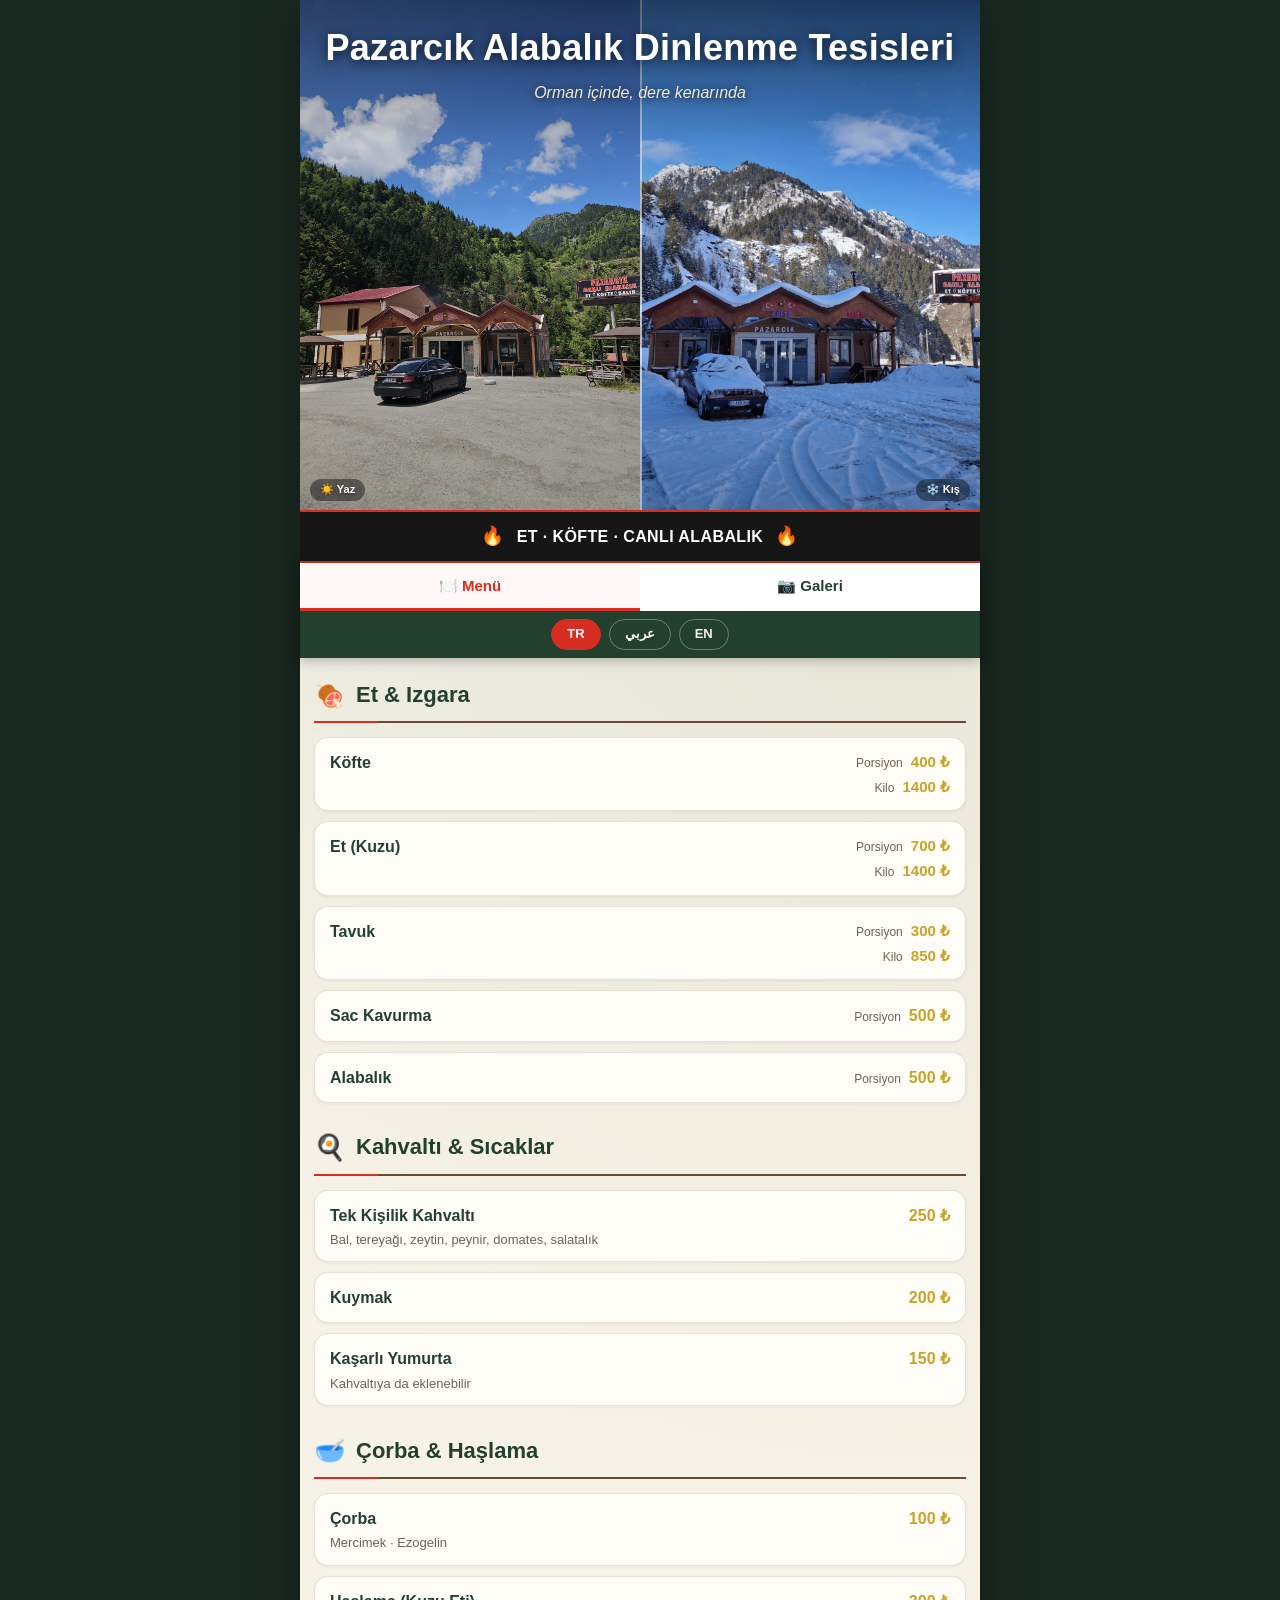
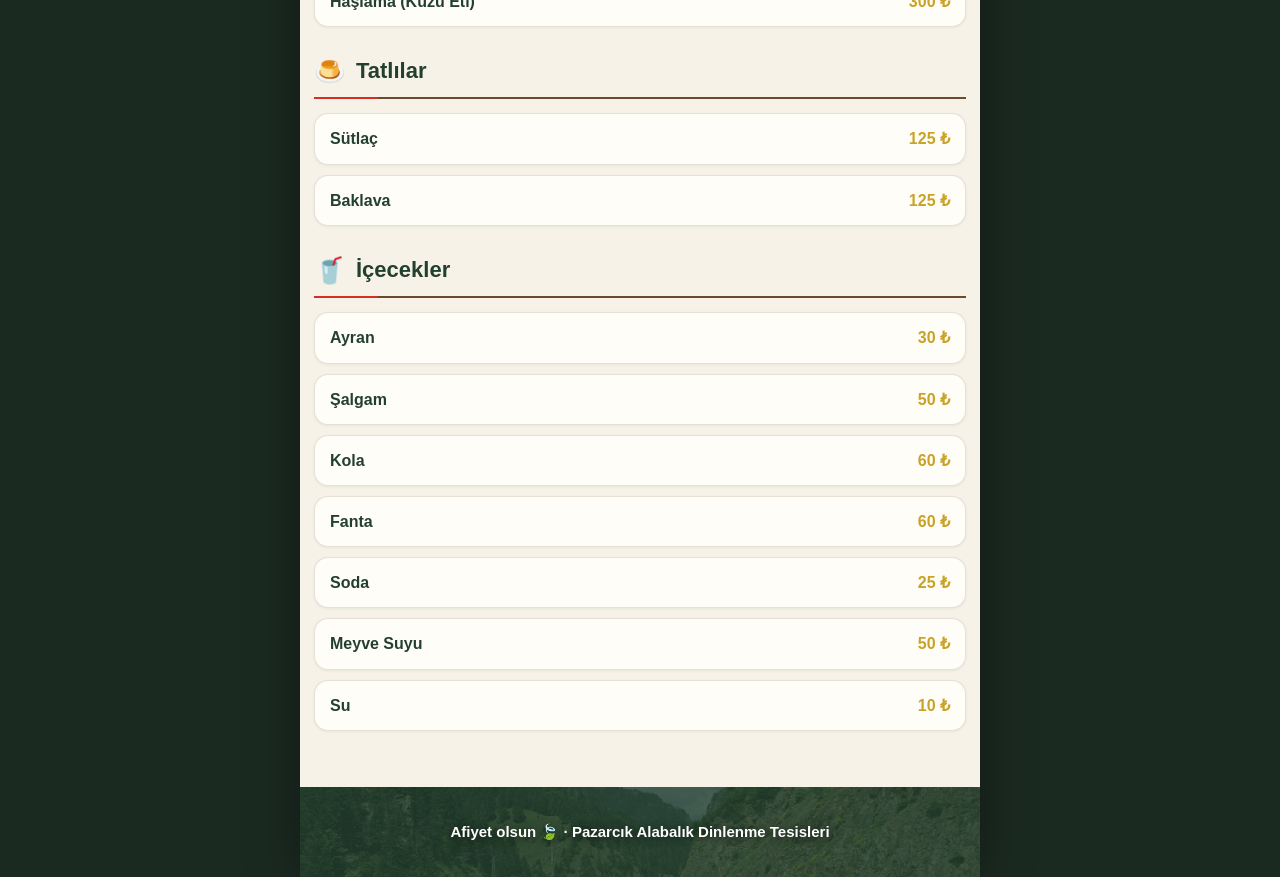
==== index.html @ 8b00e0e8 "Pazarcik Alabalik dijital menu - ilk surum Menu (TR/AR/EN), galeri (4 mevsim), bolunmus kapak (yaz/k" ====
<!DOCTYPE html>
<html lang="tr">
<head>
  <meta charset="UTF-8">
  <meta name="viewport" content="width=device-width, initial-scale=1.0, maximum-scale=5.0">
  <title>Pazarcık Alabalık Dinlenme Tesisleri — Menü</title>
  <meta name="description" content="Pazarcık Canlı Alabalık · Et · Köfte · Balık — Menü & Galeri">
  <meta name="theme-color" content="#161616">
  <link rel="manifest" href="manifest.webmanifest">
  <link rel="stylesheet" href="css/style.css">
</head>
<body>
  <div class="app">
    <header class="hero" id="hero">
      <div class="hero-split">
        <div class="hero-half left"></div>
        <div class="hero-half right"></div>
      </div>
      <div class="hero-overlay"></div>
      <div class="hero-content">
        <h1 class="hero-title" id="restName"></h1>
        <p class="hero-tagline" id="restTagline"></p>
      </div>
      <span class="season-tag left">☀️ Yaz</span>
      <span class="season-tag right">❄️ Kış</span>
    </header>

    <div class="brandbar">
      <span class="flame" aria-hidden="true">🔥</span>
      <span class="offerings" id="offerings"></span>
      <span class="flame" aria-hidden="true">🔥</span>
    </div>

    <div class="topbar">
      <nav class="tabs" id="tabs" aria-label="Menü / Galeri">
        <button type="button" data-tab="menu" class="active">🍽️ <span id="tabMenu"></span></button>
        <button type="button" data-tab="gallery">📷 <span id="tabGallery"></span></button>
      </nav>
      <nav class="lang-switch" id="langSwitch" aria-label="Dil / Language">
        <button type="button" data-lang="tr">TR</button>
        <button type="button" data-lang="ar">عربي</button>
        <button type="button" data-lang="en">EN</button>
      </nav>
    </div>

    <main>
      <section id="menu" class="menu"></section>
      <section id="gallery" class="gallery" hidden></section>
    </main>

    <footer class="foot">
      <div class="foot-content">
        <p class="foot-note" id="footNote"></p>
      </div>
    </footer>
  </div>

  <div class="lightbox" id="lightbox" hidden>
    <img id="lightboxImg" alt="">
  </div>

  <script src="js/menu-data.js"></script>
  <script src="js/app.js"></script>
</body>
</html>
---- css/style.css ----
/* ===========================================================
   PAZARCIK ALABALIK DİNLENME TESİSLERİ — Menü teması v3
   Kimlik: Karadeniz dağ vadisi · ahşap kırmızı-çatı · dere kenarı
   Kapak: kış fotoğrafı · Galeri sekmesi: 4 mevsim
   =========================================================== */

:root {
  --brand-red:   #D62E22;
  --brand-red-d: #A81E16;
  --charcoal:    #161616;
  --forest-dark: #23402F;
  --forest:      #2F5A3F;
  --moss:        #4A6B3A;
  --wood:        #6B4A2E;
  --sky:         #9CC3D5;
  --cream:       #F7F2E7;
  --gold:        #C9A227;
  --ink:         #2a2420;
  --muted:       #6f6256;

  /* --- KAPAK & FOOTER FOTOĞRAFLARI ---
     Kapak İKİYE BÖLÜNDÜ: SOL yarı YAZ (hero.jpeg), SAĞ yarı KIŞ (manzara6.jpeg).
     Yarıların fotoğrafını değiştirmek istersen aşağıdaki iki satırı düzenle. */
  --hero-summer:  url("../img/hero.jpeg");
  --hero-winter:  url("../img/manzara6.jpeg");
  --hero-fallback: #2f5a3f;
  --footer-photo: url("../img/dere.jpeg");
}

* { box-sizing: border-box; margin: 0; padding: 0; }
[hidden] { display: none !important; }
html { -webkit-text-size-adjust: 100%; }

body {
  font-family: "Segoe UI", Tahoma, "Helvetica Neue", Arial, sans-serif;
  background: #1b2a21;
  color: var(--ink);
  line-height: 1.45;
  overflow-x: hidden;            /* yatay kayma asla olmasın */
}
.app {
  max-width: 680px;
  margin: 0 auto;
  background: var(--cream);
  min-height: 100vh;
  box-shadow: 0 0 50px rgba(0,0,0,.4);
  background-image:
    radial-gradient(circle at 10% 6%, rgba(156,195,213,.10), transparent 42%),
    radial-gradient(circle at 92% 22%, rgba(74,107,58,.08), transparent 48%);
}

/* ---------------- KAPAK (HERO) ---------------- */
.hero {
  position: relative;
  aspect-ratio: 4 / 3;          /* fotoğraf tam görünür, kırpılmaz */
  display: flex;
  flex-direction: column;
  justify-content: flex-start;  /* başlık üstte, gökyüzünde — dükkanı kapatmaz */
  padding: 22px 20px;
  color: #fff;
  overflow: hidden;
  text-align: center;
}
.hero-split {
  position: absolute;
  inset: 0;
  display: flex;
  z-index: 0;
  background: var(--hero-fallback);
}
.hero-half {
  flex: 1 1 50%;
  background-position: center;
  background-size: cover;
  background-repeat: no-repeat;
}
.hero-half.left  { background-image: var(--hero-summer); }
.hero-half.right { background-image: var(--hero-winter); border-left: 2px solid rgba(255,255,255,.7); }
.season-tag {
  position: absolute;
  bottom: 9px;
  z-index: 2;
  font-size: 11px;
  font-weight: 700;
  color: #fff;
  background: rgba(0,0,0,.42);
  padding: 3px 10px;
  border-radius: 999px;
  text-shadow: 0 1px 3px rgba(0,0,0,.5);
}
.season-tag.left  { left: 10px; }
.season-tag.right { right: 10px; }
.hero-overlay {
  position: absolute;
  inset: 0;
  background: linear-gradient(to bottom, rgba(0,0,0,.55) 0%, rgba(0,0,0,.18) 28%, rgba(0,0,0,0) 52%, rgba(0,0,0,.18) 100%);
  z-index: 1;
}
.hero-content { position: relative; z-index: 2; }
.hero-title {
  font-size: 28px;                          /* clamp desteklemeyen eski tarayıcı yedeği */
  font-size: clamp(24px, 6.5vw, 36px);
  font-weight: 800;
  letter-spacing: .3px;
  text-shadow: 0 2px 12px rgba(0,0,0,.7);
}
.hero-tagline {
  margin-top: 7px;
  font-size: clamp(13px, 3.6vw, 16px);
  color: #f2ead8;
  font-style: italic;
  text-shadow: 0 1px 8px rgba(0,0,0,.8);
}

/* ---------------- MARKA ŞERİDİ (tabela) ---------------- */
.brandbar {
  display: flex;
  flex-wrap: wrap;              /* dar ekranda taşmadan alt satıra geçsin */
  align-items: center;
  justify-content: center;
  gap: 6px 12px;
  background: var(--charcoal);
  color: var(--cream);
  padding: 11px 14px;
  font-weight: 800;
  letter-spacing: .4px;
  font-size: clamp(12px, 3.4vw, 16px);
  text-transform: uppercase;
  text-align: center;
  border-top: 2px solid var(--brand-red);
  border-bottom: 2px solid var(--brand-red);
}
.brandbar .offerings { color: #fff; }
.brandbar .flame { font-size: 1.15em; }

/* ---------------- ÜST BAR (sekmeler + dil) ---------------- */
.topbar {
  position: sticky;
  top: 0;
  z-index: 30;
  box-shadow: 0 2px 12px rgba(0,0,0,.28);
}
.tabs {
  display: flex;
  background: #fff;
}
.tabs button {
  flex: 1;
  font: inherit;
  font-weight: 700;
  font-size: 15px;
  color: var(--forest-dark);
  background: #fff;
  border: none;
  border-bottom: 3px solid transparent;
  padding: 12px 8px;
  cursor: pointer;
  transition: color .15s, border-color .15s, background .15s;
}
.tabs button.active {
  color: var(--brand-red);
  border-bottom-color: var(--brand-red);
  background: #fff8f7;
}

.lang-switch {
  display: flex;
  justify-content: center;
  gap: 8px;
  padding: 8px;
  background: var(--forest-dark);
}
.lang-switch button {
  font: inherit;
  font-weight: 700;
  font-size: 13px;
  color: var(--cream);
  background: transparent;
  border: 1.5px solid rgba(247,242,231,.35);
  border-radius: 999px;
  padding: 5px 15px;
  cursor: pointer;
  transition: background .15s, border-color .15s, color .15s;
}
.lang-switch button:hover { border-color: var(--sky); }
.lang-switch button.active {
  background: var(--brand-red);
  border-color: var(--brand-red);
  color: #fff;
}

/* ---------------- MENÜ ---------------- */
.menu { max-width: 680px; margin: 0 auto; padding: 18px 14px 30px; }
.category { margin-bottom: 26px; }

.category-header {
  display: flex;
  align-items: center;
  gap: 10px;
  font-size: clamp(18px, 4.6vw, 22px);
  font-weight: 800;
  color: var(--forest-dark);
  padding-bottom: 8px;
  margin-bottom: 14px;
  border-bottom: 2px solid var(--wood);
  position: relative;
}
.category-header::after {
  content: "";
  position: absolute;
  left: 0; bottom: -2px;
  width: 64px; height: 2px;
  background: var(--brand-red);
}
.cat-icon { font-size: 1.15em; }

.item {
  display: flex;
  align-items: flex-start;
  justify-content: space-between;
  gap: 14px;
  background: #fffdf7;
  border: 1px solid rgba(107,74,46,.16);
  border-radius: 14px;
  padding: 13px 15px;
  margin-bottom: 10px;
  box-shadow: 0 1px 3px rgba(35,64,47,.07);
}
.item-main { min-width: 0; flex: 1; }
.item-name { font-size: 16px; font-weight: 700; color: var(--forest-dark); }
.item-desc { margin-top: 4px; font-size: 13px; color: var(--muted); line-height: 1.35; }

.item-prices {
  flex-shrink: 0;
  display: flex;
  flex-direction: column;
  gap: 3px;
  align-items: flex-end;
  text-align: right;
}
.price-row { display: flex; align-items: baseline; gap: 8px; white-space: nowrap; }
.price-label { font-size: 12px; color: var(--muted); }
.price-value { font-size: 16px; font-weight: 800; color: var(--gold); }
.item-prices.multi .price-value { font-size: 15px; }

/* ---------------- GALERİ ---------------- */
.gallery { max-width: 820px; margin: 0 auto; padding: 16px 14px 30px; }
.gallery-season {
  font-size: clamp(17px, 4.4vw, 21px);
  font-weight: 800;
  color: var(--forest-dark);
  margin: 6px 2px 12px;
  padding-bottom: 6px;
  border-bottom: 2px solid var(--wood);
}
.gallery-grid {
  display: grid;
  grid-template-columns: repeat(2, 1fr);
  gap: 10px;
  margin-bottom: 26px;
}
@media (min-width: 560px) { .gallery-grid { grid-template-columns: repeat(3, 1fr); } }

.gphoto {
  position: relative;
  border-radius: 12px;
  overflow: hidden;
  aspect-ratio: 4 / 3;
  cursor: pointer;
  background: #e3ddd0;
  box-shadow: 0 1px 4px rgba(0,0,0,.16);
}
.gphoto img {
  width: 100%;
  height: 100%;
  object-fit: cover;
  display: block;
  transition: transform .3s ease;
}
.gphoto:hover img { transform: scale(1.06); }
.gphoto .cap {
  position: absolute;
  left: 0; right: 0; bottom: 0;
  padding: 14px 9px 7px;
  font-size: 12.5px;
  font-weight: 600;
  color: #fff;
  background: linear-gradient(transparent, rgba(0,0,0,.72));
}

/* ---------------- LIGHTBOX ---------------- */
.lightbox {
  position: fixed;
  inset: 0;
  z-index: 100;
  display: flex;
  align-items: center;
  justify-content: center;
  padding: 16px;
  background: rgba(0,0,0,.92);
  cursor: zoom-out;
}
.lightbox img { max-width: 100%; max-height: 100%; border-radius: 8px; box-shadow: 0 8px 40px rgba(0,0,0,.6); }

/* ---------------- FOOTER (dere) ---------------- */
.foot {
  position: relative;
  overflow: hidden;
  text-align: center;
  padding: 34px 18px;
  color: #fff;
}
.foot::before {
  content: "";
  position: absolute;
  inset: 0;
  background: var(--footer-photo) center/cover no-repeat, var(--forest-dark);
  z-index: 0;
}
.foot::after {
  content: "";
  position: absolute;
  inset: 0;
  background: rgba(35,64,47,.80);
  z-index: 1;
}
.foot-content { position: relative; z-index: 2; }
.foot-note { font-size: 15px; font-weight: 600; text-shadow: 0 1px 8px rgba(0,0,0,.6); }

/* ---------------- ESKİ TELEFON YEDEĞİ (aspect-ratio yoksa) ---------------- */
@supports not (aspect-ratio: 1 / 1) {
  .hero   { min-height: 300px; }
  .gphoto { height: 150px; }
}

/* ---------------- ÇOK KÜÇÜK EKRANLAR (≤360px) ---------------- */
@media (max-width: 360px) {
  .menu, .gallery { padding-left: 10px; padding-right: 10px; }
  .item { padding: 11px 12px; gap: 10px; }
  .item-name { font-size: 15px; }
  .price-value { font-size: 15px; }
  .lang-switch button { padding: 5px 12px; }
}

/* ---------------- ARAPÇA (RTL) ---------------- */
html[dir="rtl"] body { font-family: "Segoe UI", Tahoma, Arial, sans-serif; }
html[dir="rtl"] .item-prices { align-items: flex-start; text-align: left; }
html[dir="rtl"] .category-header::after,
html[dir="rtl"] .gallery-season { }
html[dir="rtl"] .category-header::after { left: auto; right: 0; }
html[dir="rtl"] .item-name,
html[dir="rtl"] .item-desc,
html[dir="rtl"] .gallery-season { text-align: right; }
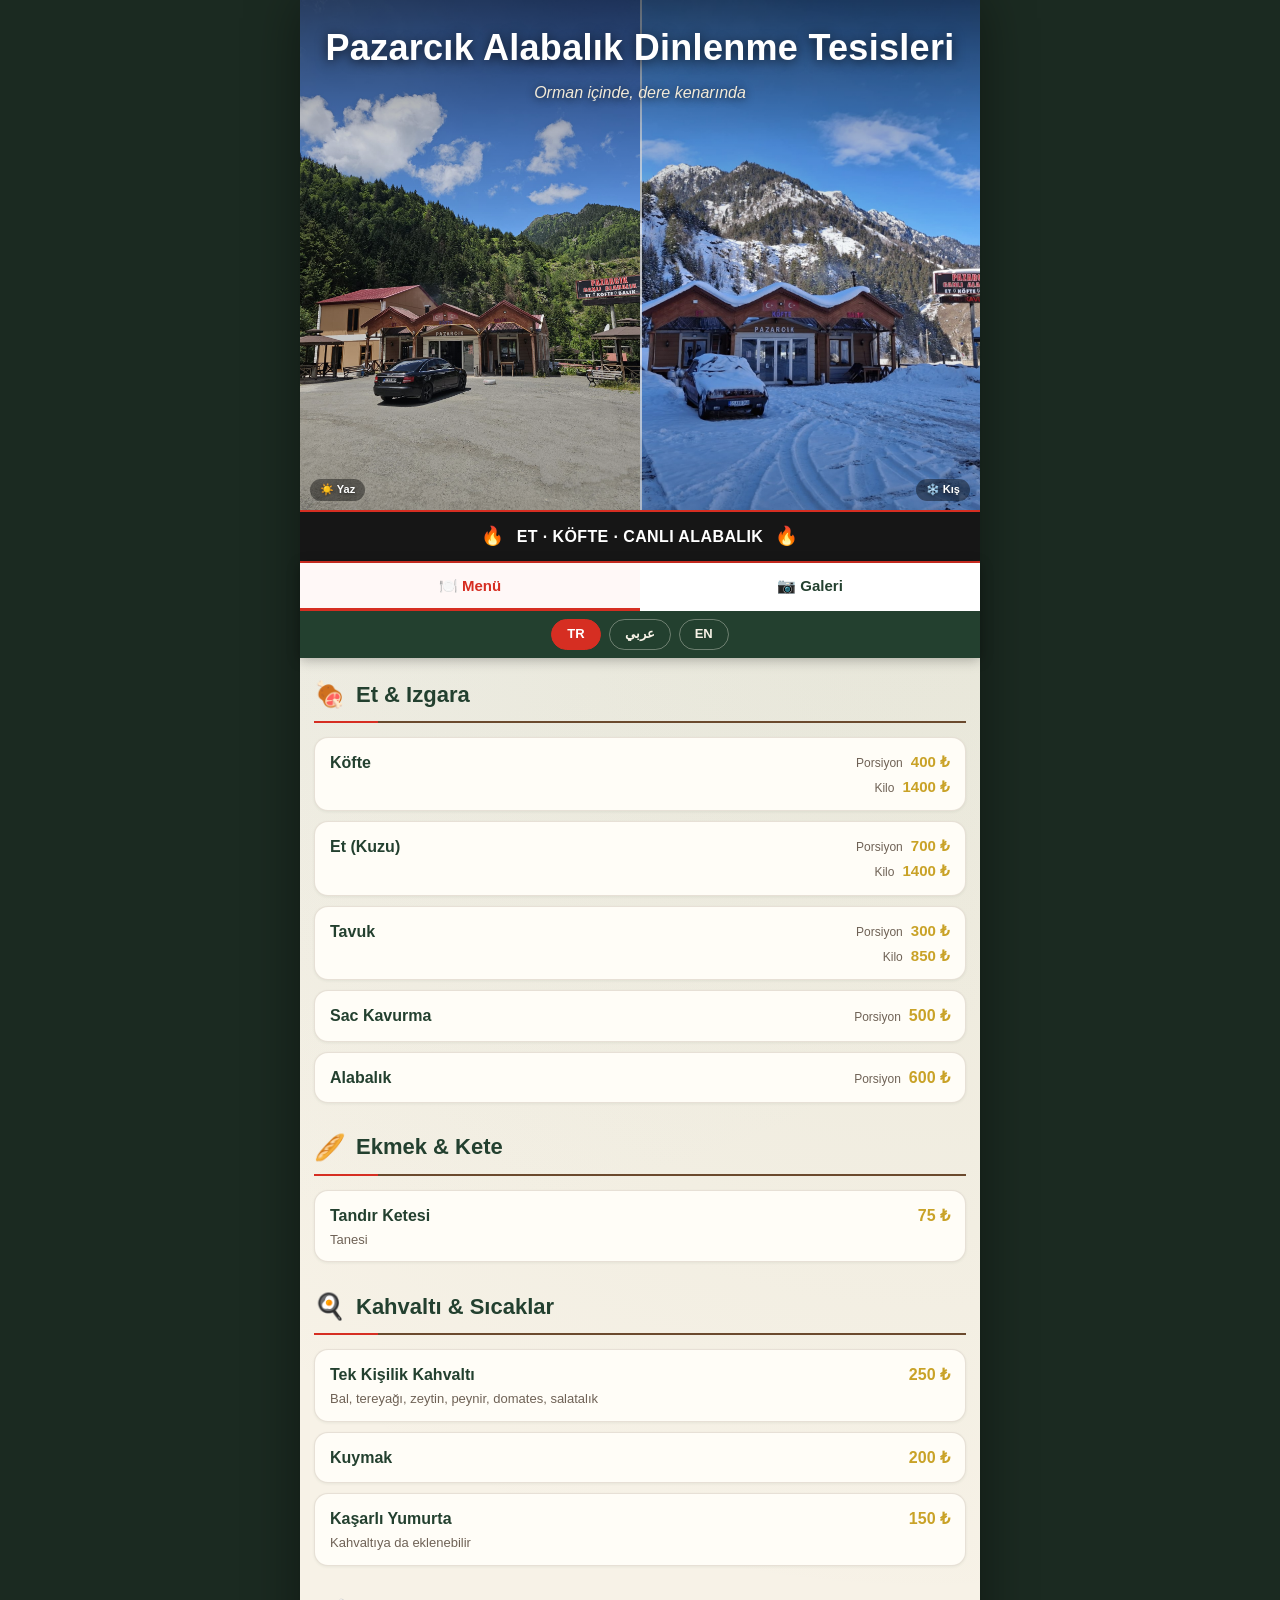
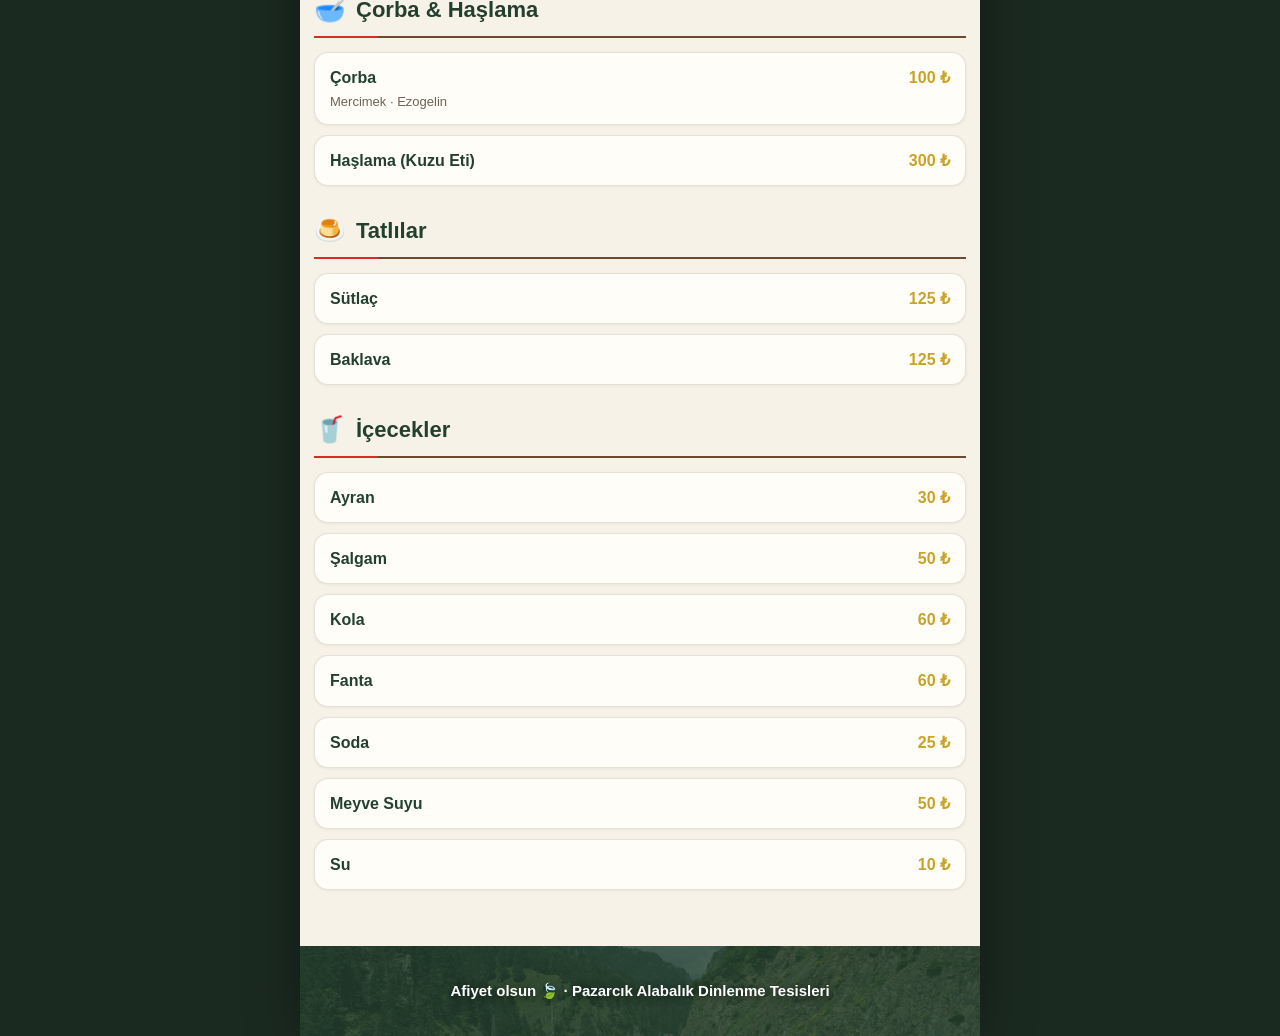
==== commit d6742bc1: "Guncelleme bayatlama fix: SW resim disi her sey network-first + yeni surumde otomatik-yenile; cache " ====
--- a/index.html
+++ b/index.html
@@ -8,6 +8,17 @@
   <meta name="theme-color" content="#161616">
   <link rel="manifest" href="manifest.webmanifest">
   <link rel="stylesheet" href="css/style.css">
+  <script>
+    /* Yeni sürüm yayınlanınca sayfayı bir kez otomatik yenile — müşteri hiçbir şey yapmasın */
+    if ("serviceWorker" in navigator) {
+      var _pzHadCtrl = !!navigator.serviceWorker.controller, _pzReloaded = false;
+      navigator.serviceWorker.addEventListener("controllerchange", function () {
+        if (_pzReloaded || !_pzHadCtrl) return;
+        _pzReloaded = true;
+        window.location.reload();
+      });
+    }
+  </script>
 </head>
 <body>
   <div class="app">
--- a/css/style.css
+++ b/css/style.css
@@ -65,6 +65,7 @@
   position: absolute;
   inset: 0;
   display: flex;
+  direction: ltr;            /* Arapça modda bile sol=yaz, sağ=kış kalsın */
   z-index: 0;
   background: var(--hero-fallback);
 }
@@ -228,6 +229,7 @@
 }
 .item-main { min-width: 0; flex: 1; }
 .item-name { font-size: 16px; font-weight: 700; color: var(--forest-dark); }
+.item-name-tr { margin-top: 3px; font-size: 12.5px; font-weight: 600; color: var(--moss); }
 .item-desc { margin-top: 4px; font-size: 13px; color: var(--muted); line-height: 1.35; }
 
 .item-prices {
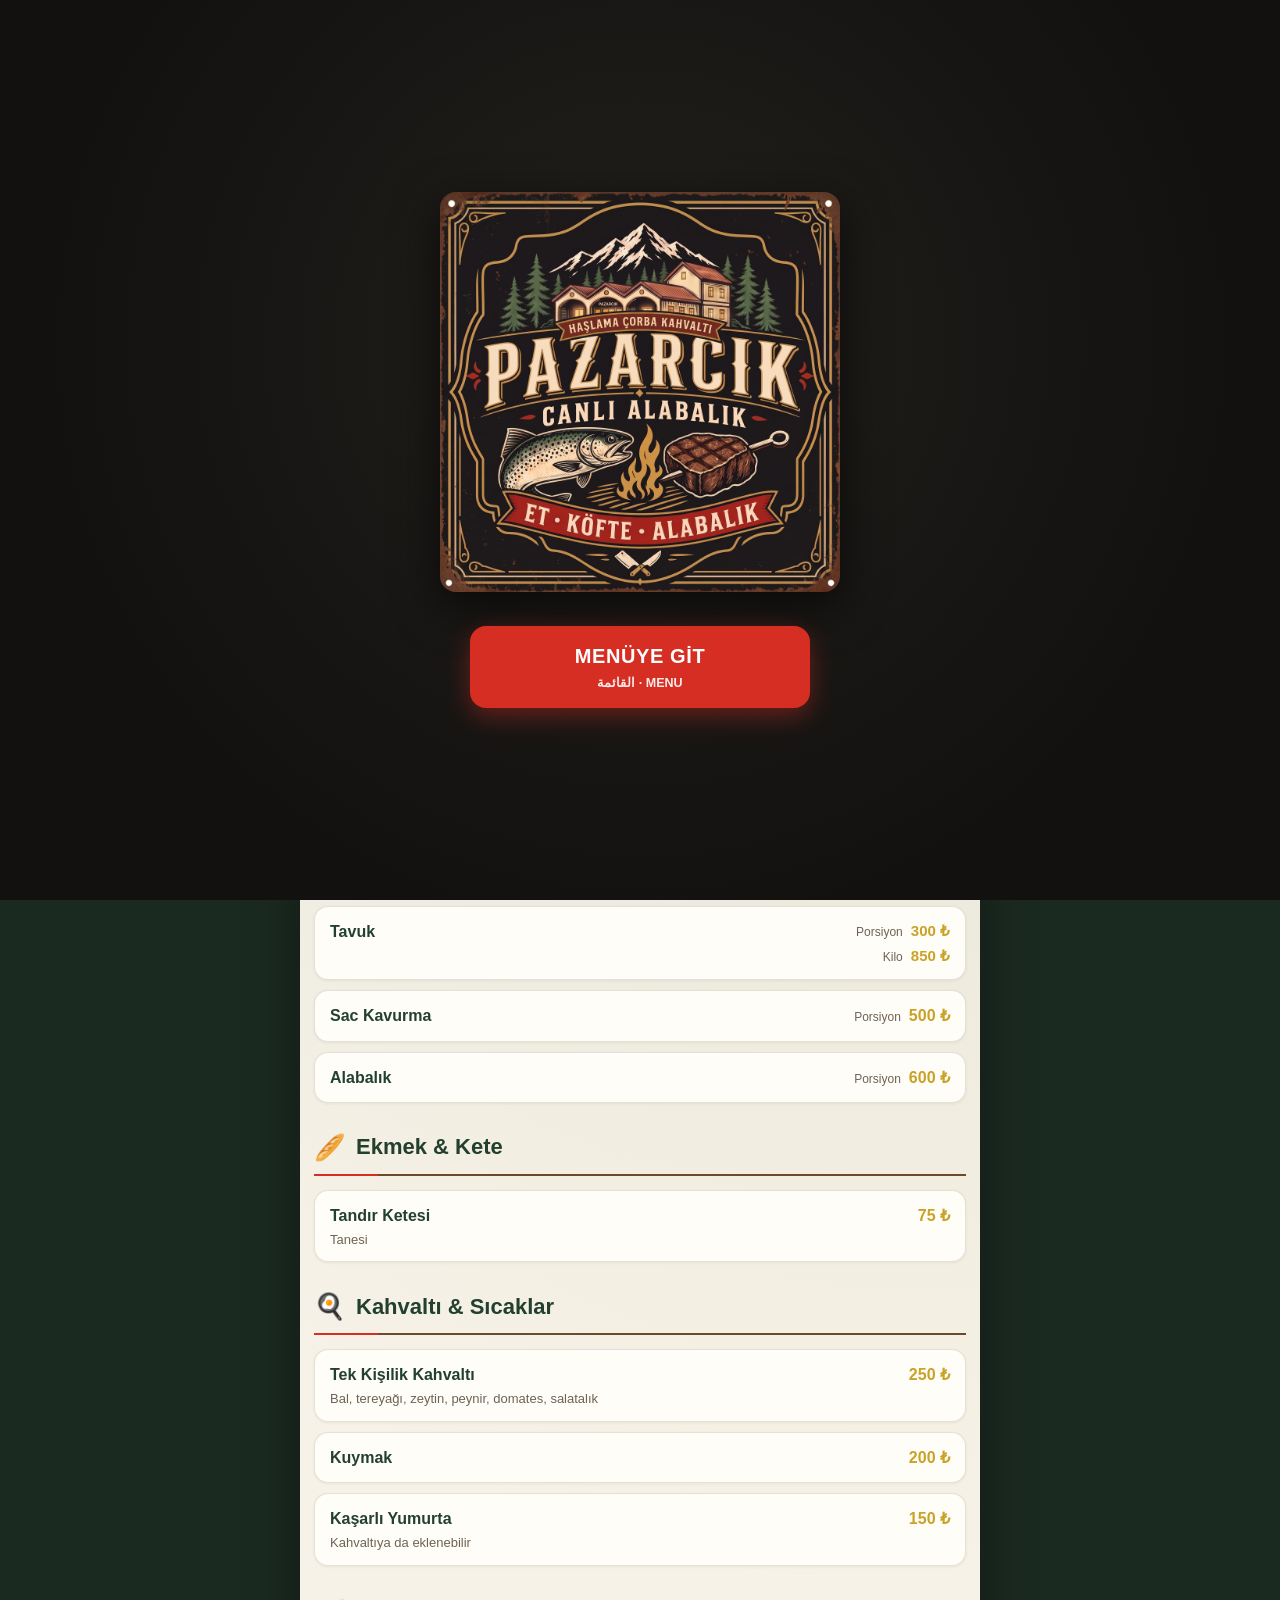
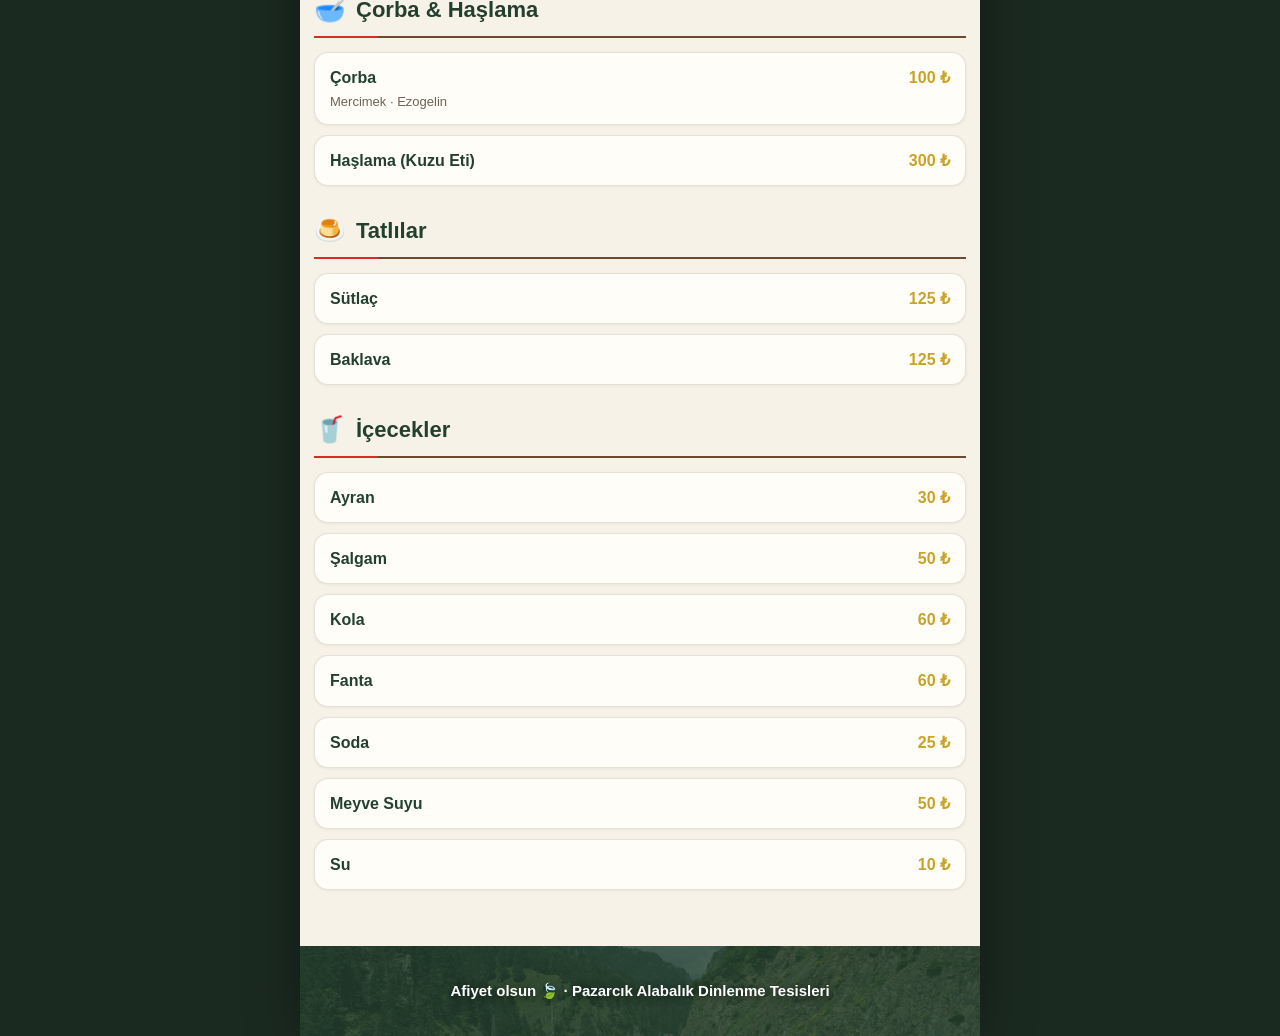
==== commit a31a8c10: "Logo eklendi: menuye logolu acilis ekrani (MENUYE GIT butonu) + panel basligi ve giris ekraninda log" ====
--- a/index.html
+++ b/index.html
@@ -1,8 +1,12 @@
 <!DOCTYPE html>
-<html lang="tr">
+<html lang="tr" translate="no">
 <head>
   <meta charset="UTF-8">
   <meta name="viewport" content="width=device-width, initial-scale=1.0, maximum-scale=5.0">
+  <!-- Tarayıcı otomatik çevirisini kapat: 3 dili zaten biz sunuyoruz.
+       Aksi halde Chrome (ör. Arapça telefonda) tüm metni çevirip
+       Türkçe alt-yazıyı ve İngilizceyi de Arapçaya döndürüyor. -->
+  <meta name="google" content="notranslate">
   <title>Pazarcık Alabalık Dinlenme Tesisleri — Menü</title>
   <meta name="description" content="Pazarcık Canlı Alabalık · Et · Köfte · Balık — Menü & Galeri">
   <meta name="theme-color" content="#161616">
@@ -20,7 +24,19 @@
     }
   </script>
 </head>
-<body>
+<body class="notranslate">
+
+  <!-- Açılış: logo + menüye giriş -->
+  <div class="intro" id="intro">
+    <div class="intro-ic">
+      <img class="intro-logo" src="img/logo.jpeg" alt="Pazarcık Alabalık Dinlenme Tesisleri">
+      <button class="intro-btn" id="introBtn" type="button">
+        <span class="ib1">MENÜYE GİT</span>
+        <span class="ib2">القائمة · MENU</span>
+      </button>
+    </div>
+  </div>
+
   <div class="app">
     <header class="hero" id="hero">
       <div class="hero-split">
--- a/css/style.css
+++ b/css/style.css
@@ -48,6 +48,50 @@
     radial-gradient(circle at 10% 6%, rgba(156,195,213,.10), transparent 42%),
     radial-gradient(circle at 92% 22%, rgba(74,107,58,.08), transparent 48%);
 }
+
+/* ---------------- AÇILIŞ EKRANI (LOGO) ---------------- */
+body.intro-acik { overflow: hidden; }
+.intro {
+  position: fixed;
+  inset: 0;
+  z-index: 200;
+  background: radial-gradient(circle at 50% 38%, #23201c 0%, #121110 70%);
+  display: flex;
+  align-items: center;
+  justify-content: center;
+  padding: 20px 18px calc(20px + env(safe-area-inset-bottom));
+  transition: opacity .38s ease;
+}
+.intro.kapali { opacity: 0; pointer-events: none; }
+.intro-ic { width: 100%; max-width: 460px; text-align: center; }
+.intro-logo {
+  display: block;
+  width: 100%;
+  max-width: min(84vw, 400px);
+  max-height: 62vh;
+  height: auto;
+  object-fit: contain;
+  margin: 0 auto;
+  border-radius: 16px;
+  box-shadow: 0 14px 46px rgba(0,0,0,.65);
+}
+.intro-btn {
+  margin-top: clamp(20px, 4.5vh, 34px);
+  width: 100%;
+  max-width: 340px;
+  padding: 16px 22px;
+  border: 0;
+  border-radius: 16px;
+  background: var(--brand-red);
+  color: #fff;
+  cursor: pointer;
+  box-shadow: 0 8px 24px rgba(214,46,34,.42);
+  font: inherit;
+  transition: transform .12s ease;
+}
+.intro-btn:active { transform: translateY(2px); }
+.intro-btn .ib1 { display: block; font-size: clamp(17px, 4.6vw, 20px); font-weight: 800; letter-spacing: .6px; }
+.intro-btn .ib2 { display: block; font-size: 12.5px; font-weight: 600; opacity: .9; margin-top: 3px; }
 
 /* ---------------- KAPAK (HERO) ---------------- */
 .hero {
@@ -230,6 +274,8 @@
 .item-main { min-width: 0; flex: 1; }
 .item-name { font-size: 16px; font-weight: 700; color: var(--forest-dark); }
 .item-name-tr { margin-top: 3px; font-size: 12.5px; font-weight: 600; color: var(--moss); }
+.item.tukendi { opacity: .55; }
+.sold-out { font-size: 13px; font-weight: 800; color: var(--brand-red); white-space: nowrap; }
 .item-desc { margin-top: 4px; font-size: 13px; color: var(--muted); line-height: 1.35; }
 
 .item-prices {
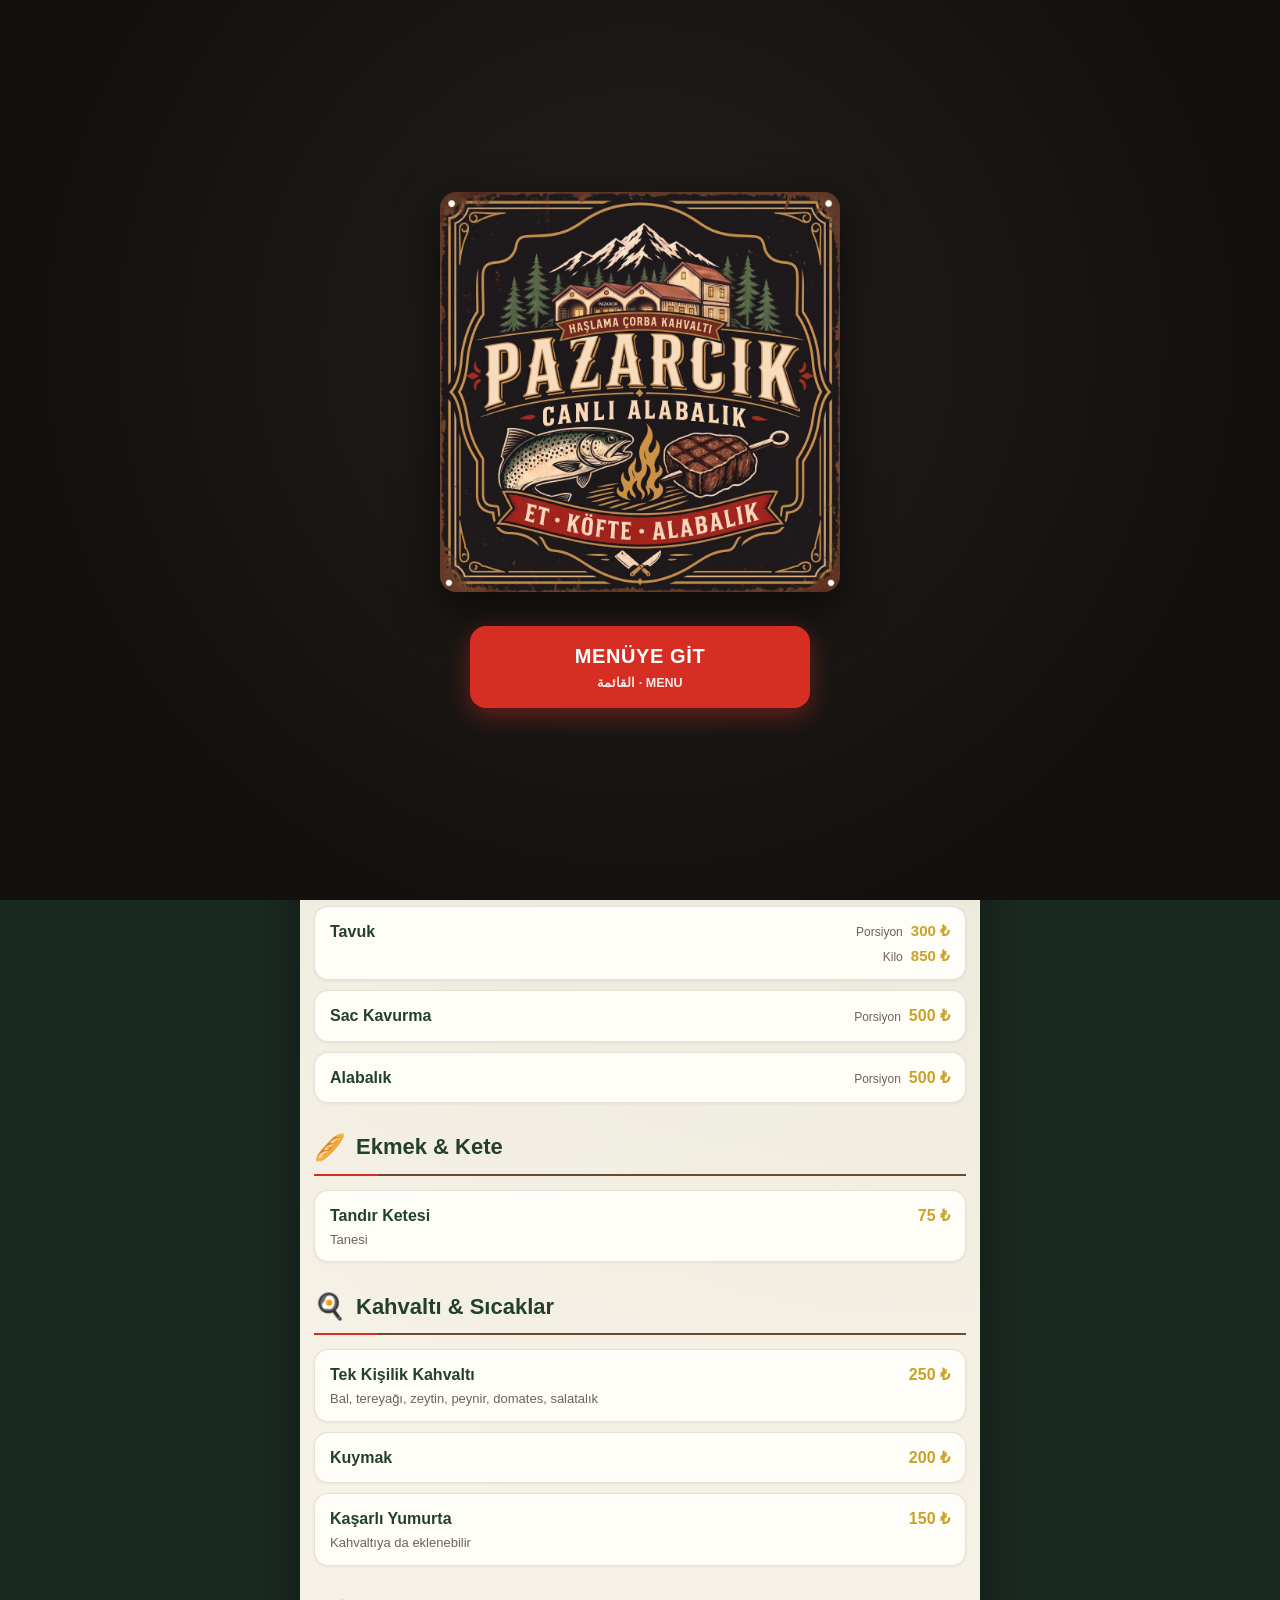
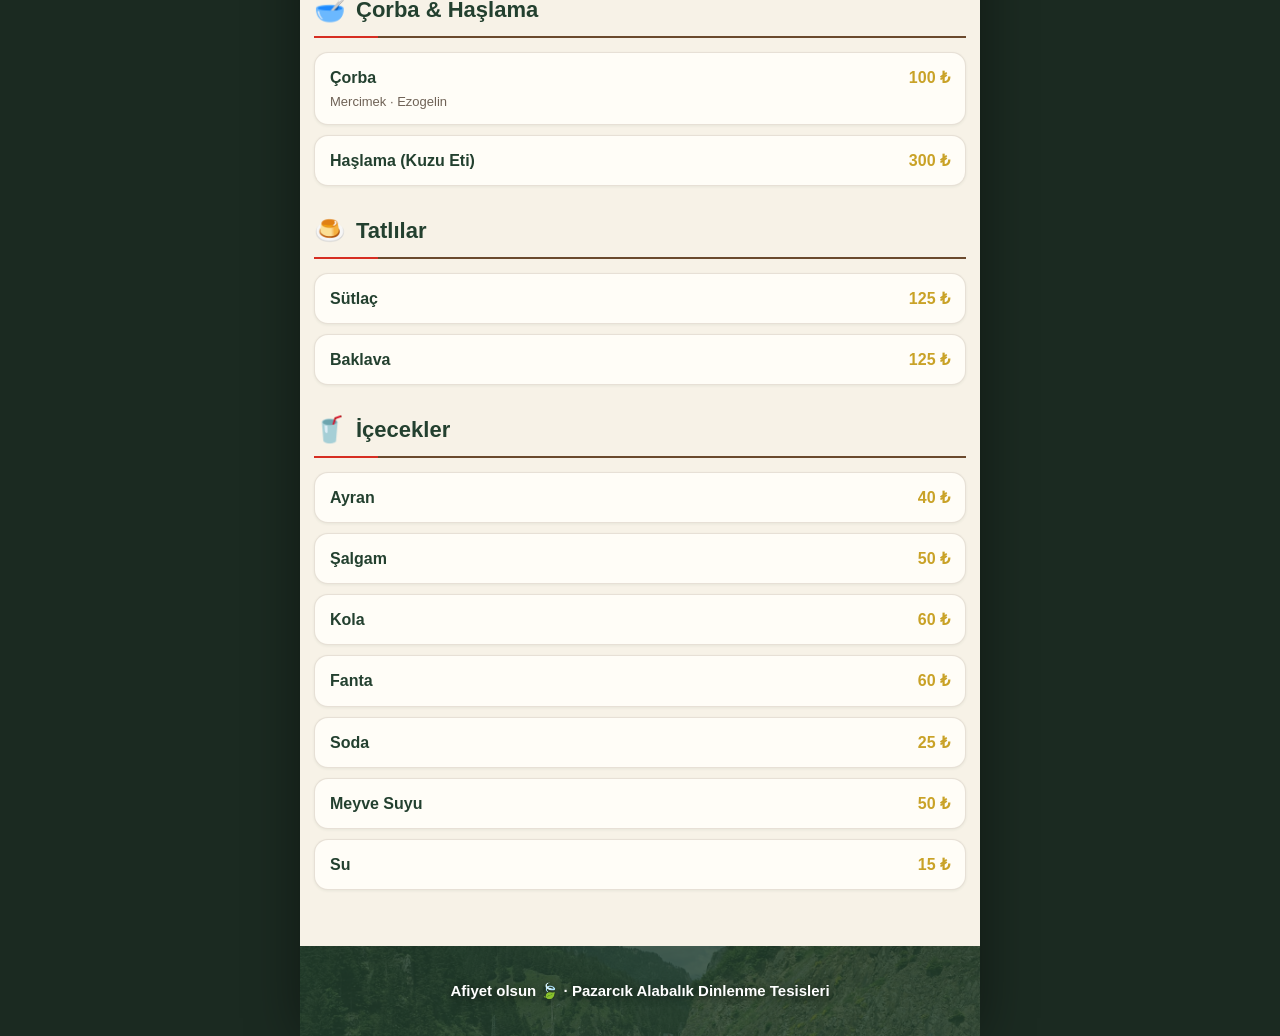
==== commit 016d8831: "Galeriye video ozelligi: Cloudinary panelden yukleme + menude video oynatma (QR degismez)" ====
--- a/index.html
+++ b/index.html
@@ -84,6 +84,7 @@
 
   <div class="lightbox" id="lightbox" hidden>
     <img id="lightboxImg" alt="">
+    <video id="lightboxVideo" playsinline controls preload="metadata" hidden></video>
   </div>
 
   <script src="js/menu-data.js"></script>
--- a/css/style.css
+++ b/css/style.css
@@ -326,6 +326,22 @@
   transition: transform .3s ease;
 }
 .gphoto:hover img { transform: scale(1.06); }
+/* Video karesi: ortada ▶ oynat rozeti */
+.gphoto .oynat {
+  position: absolute; inset: 0; margin: auto;
+  width: 54px; height: 54px; border-radius: 50%;
+  background: rgba(0,0,0,.55);
+  display: flex; align-items: center; justify-content: center;
+  pointer-events: none;
+  box-shadow: 0 2px 10px rgba(0,0,0,.4);
+}
+.gphoto .oynat::before {
+  content: ""; display: block;
+  width: 0; height: 0; margin-left: 5px;
+  border-left: 18px solid #fff;
+  border-top: 11px solid transparent;
+  border-bottom: 11px solid transparent;
+}
 .gphoto .cap {
   position: absolute;
   left: 0; right: 0; bottom: 0;
@@ -349,6 +365,7 @@
   cursor: zoom-out;
 }
 .lightbox img { max-width: 100%; max-height: 100%; border-radius: 8px; box-shadow: 0 8px 40px rgba(0,0,0,.6); }
+.lightbox video { max-width: 100%; max-height: 100%; border-radius: 8px; box-shadow: 0 8px 40px rgba(0,0,0,.6); background: #000; cursor: default; }
 
 /* ---------------- FOOTER (dere) ---------------- */
 .foot {
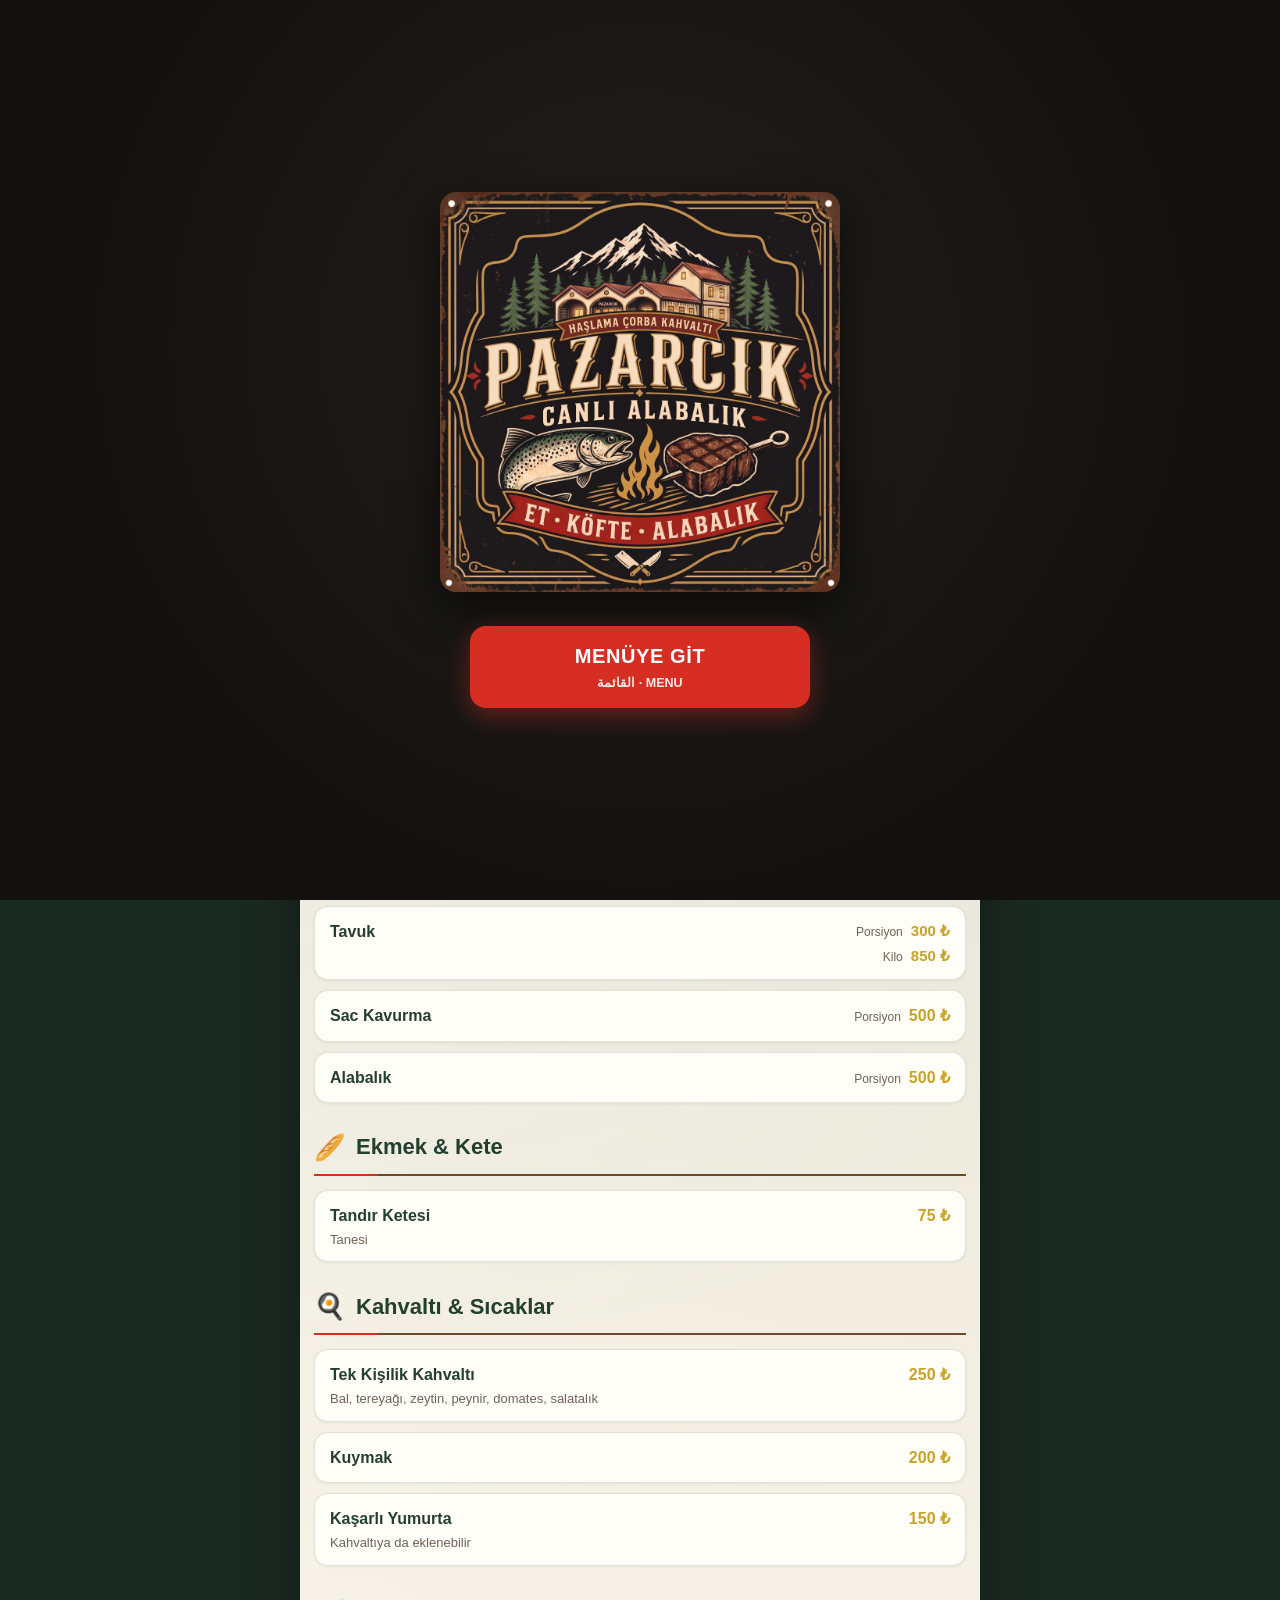
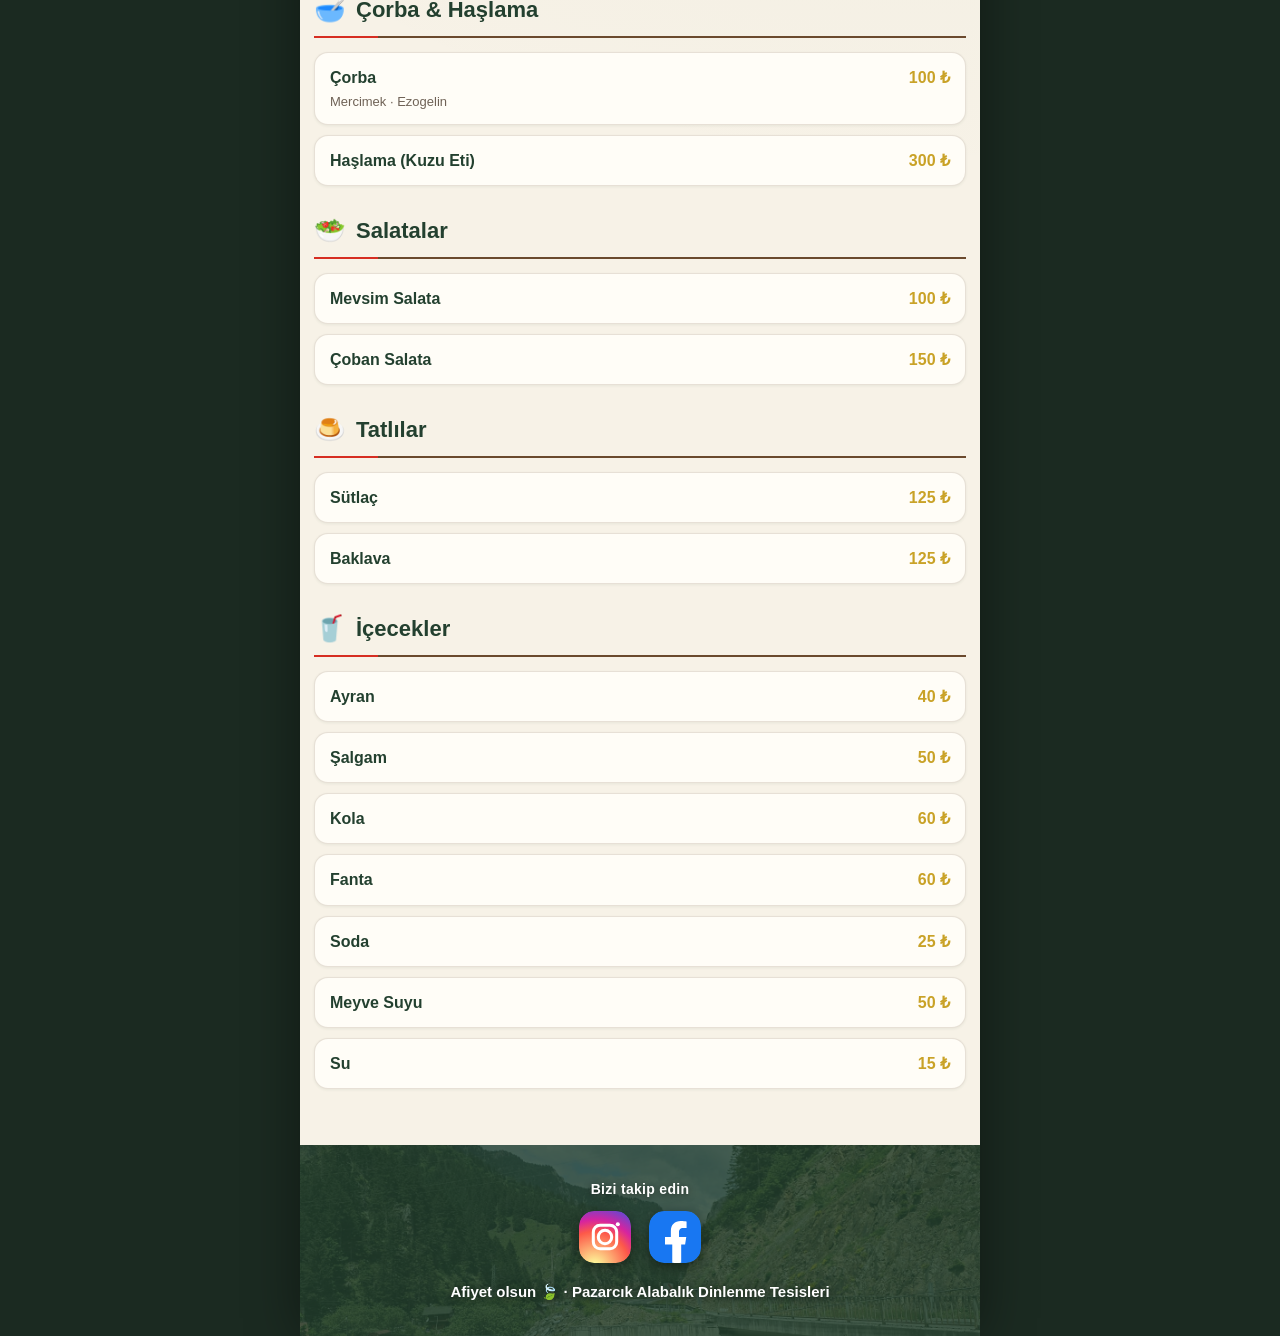
==== commit 0f504b21: "Footer'a sosyal medya alani: Instagram + Facebook ikonlari (tiklaninca hesaplar acilir)" ====
--- a/index.html
+++ b/index.html
@@ -77,6 +77,34 @@
 
     <footer class="foot">
       <div class="foot-content">
+        <div class="social">
+          <div class="social-title" id="socialTitle">Bizi takip edin</div>
+          <div class="social-links">
+            <a class="social-link" href="https://www.instagram.com/pazarcikalabalik" target="_blank" rel="noopener noreferrer" aria-label="Instagram">
+              <svg viewBox="0 0 512 512" width="52" height="52" aria-hidden="true" focusable="false">
+                <defs>
+                  <radialGradient id="igGrad" cx="30%" cy="107%" r="150%">
+                    <stop offset="0%" stop-color="#fdf497"/>
+                    <stop offset="5%" stop-color="#fdf497"/>
+                    <stop offset="45%" stop-color="#fd5949"/>
+                    <stop offset="60%" stop-color="#d6249f"/>
+                    <stop offset="90%" stop-color="#285AEB"/>
+                  </radialGradient>
+                </defs>
+                <rect width="512" height="512" rx="150" fill="url(#igGrad)"/>
+                <rect x="141" y="141" width="230" height="230" rx="66" fill="none" stroke="#fff" stroke-width="30"/>
+                <circle cx="256" cy="256" r="66" fill="none" stroke="#fff" stroke-width="30"/>
+                <circle cx="382" cy="130" r="20" fill="#fff"/>
+              </svg>
+            </a>
+            <a class="social-link" href="https://www.facebook.com/share/1CxG27CjeF/" target="_blank" rel="noopener noreferrer" aria-label="Facebook">
+              <svg viewBox="0 0 512 512" width="52" height="52" aria-hidden="true" focusable="false">
+                <rect width="512" height="512" rx="150" fill="#1877F2"/>
+                <path fill="#fff" d="M355.6 330l11.4-74.4h-71.4v-48.3c0-20.4 10-40.2 42-40.2h32.4V103.9s-29.5-5-57.6-5c-58.8 0-97.2 35.6-97.2 100.2v56.5H157.6V330h71.4v179.9c14.3 2.2 29 3.4 44 3.4s29.7-1.2 44-3.4V330h65.6z"/>
+              </svg>
+            </a>
+          </div>
+        </div>
         <p class="foot-note" id="footNote"></p>
       </div>
     </footer>
--- a/css/style.css
+++ b/css/style.css
@@ -392,6 +392,14 @@
 .foot-content { position: relative; z-index: 2; }
 .foot-note { font-size: 15px; font-weight: 600; text-shadow: 0 1px 8px rgba(0,0,0,.6); }
 
+/* ---------------- SOSYAL MEDYA ---------------- */
+.social { text-align: center; margin: 0 0 18px; }
+.social-title { font-size: 14px; font-weight: 700; letter-spacing: .3px; margin-bottom: 11px; text-shadow: 0 1px 6px rgba(0,0,0,.5); }
+.social-links { display: flex; gap: 18px; justify-content: center; }
+.social-link { display: inline-flex; width: 52px; height: 52px; border-radius: 15px; overflow: hidden; box-shadow: 0 4px 12px rgba(0,0,0,.4); transition: transform .15s ease; }
+.social-link:active { transform: scale(.93); }
+.social-link svg { width: 52px; height: 52px; display: block; }
+
 /* ---------------- ESKİ TELEFON YEDEĞİ (aspect-ratio yoksa) ---------------- */
 @supports not (aspect-ratio: 1 / 1) {
   .hero   { min-height: 300px; }
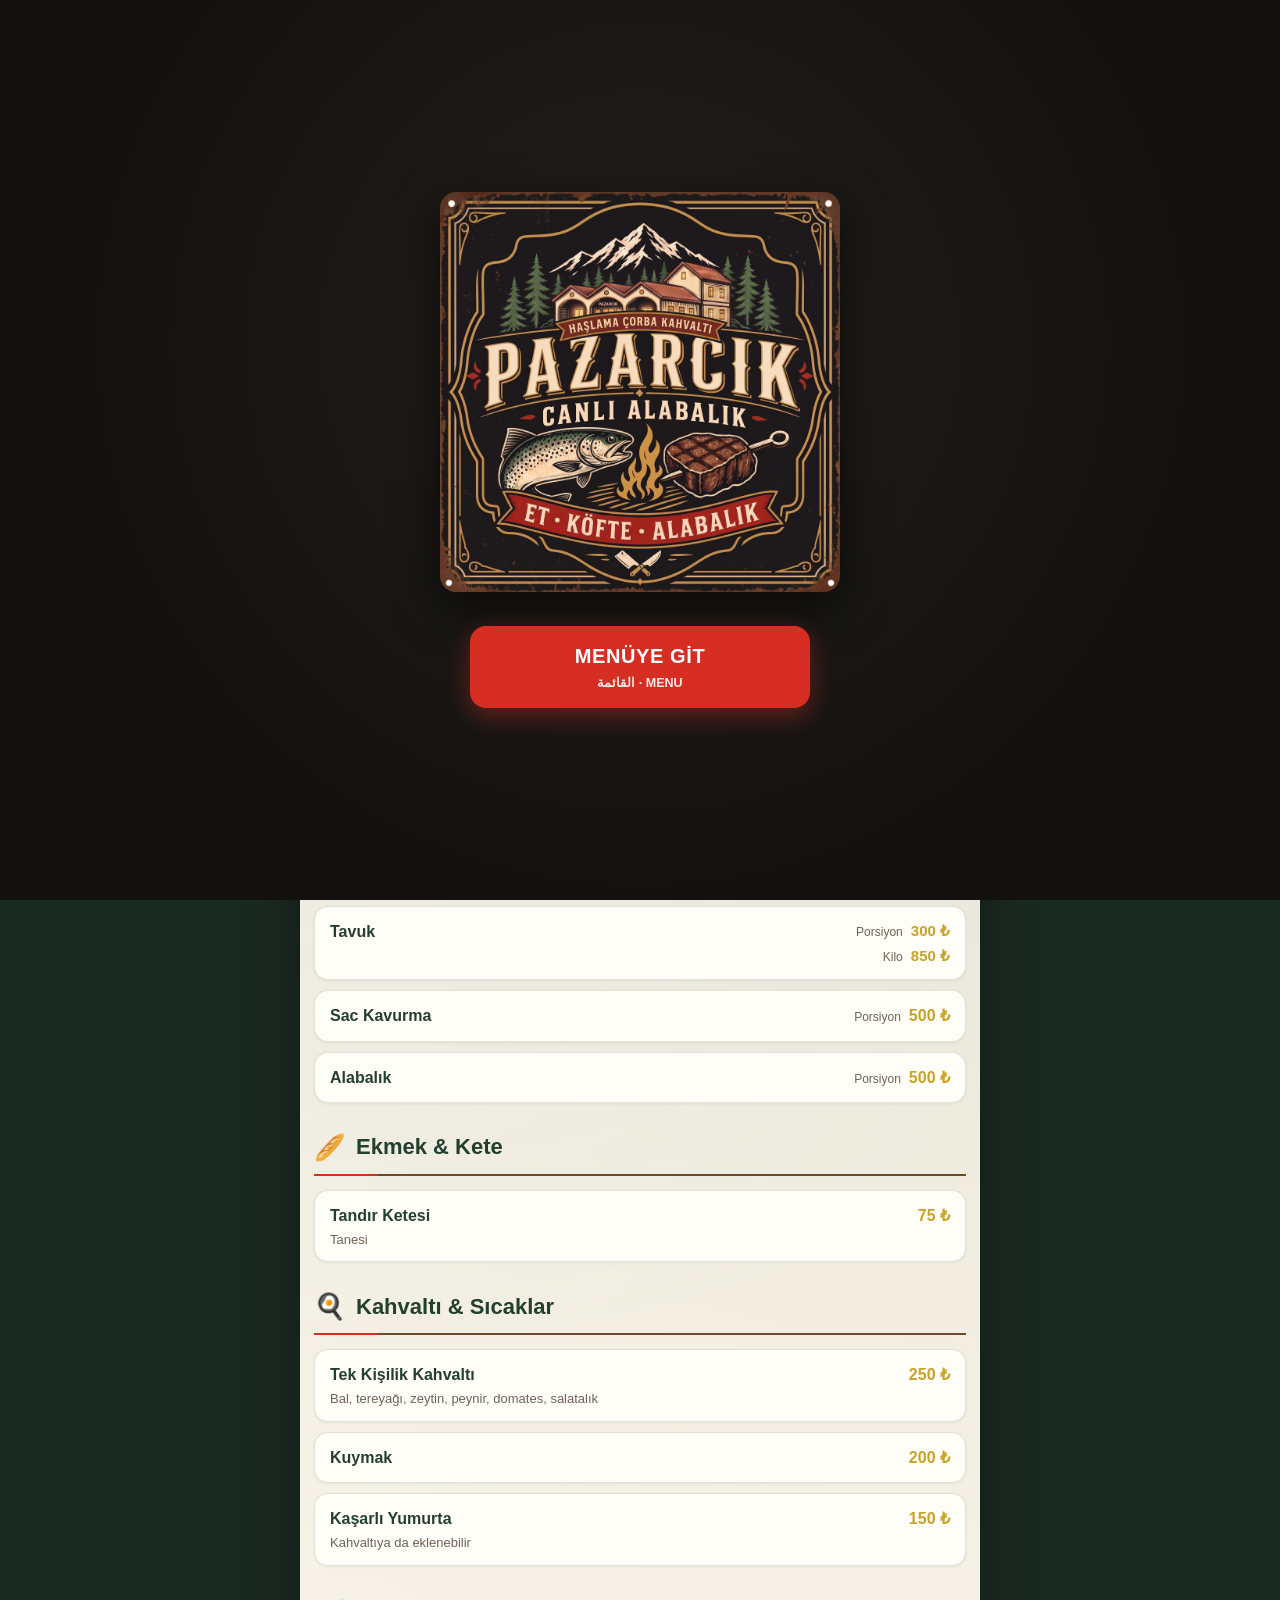
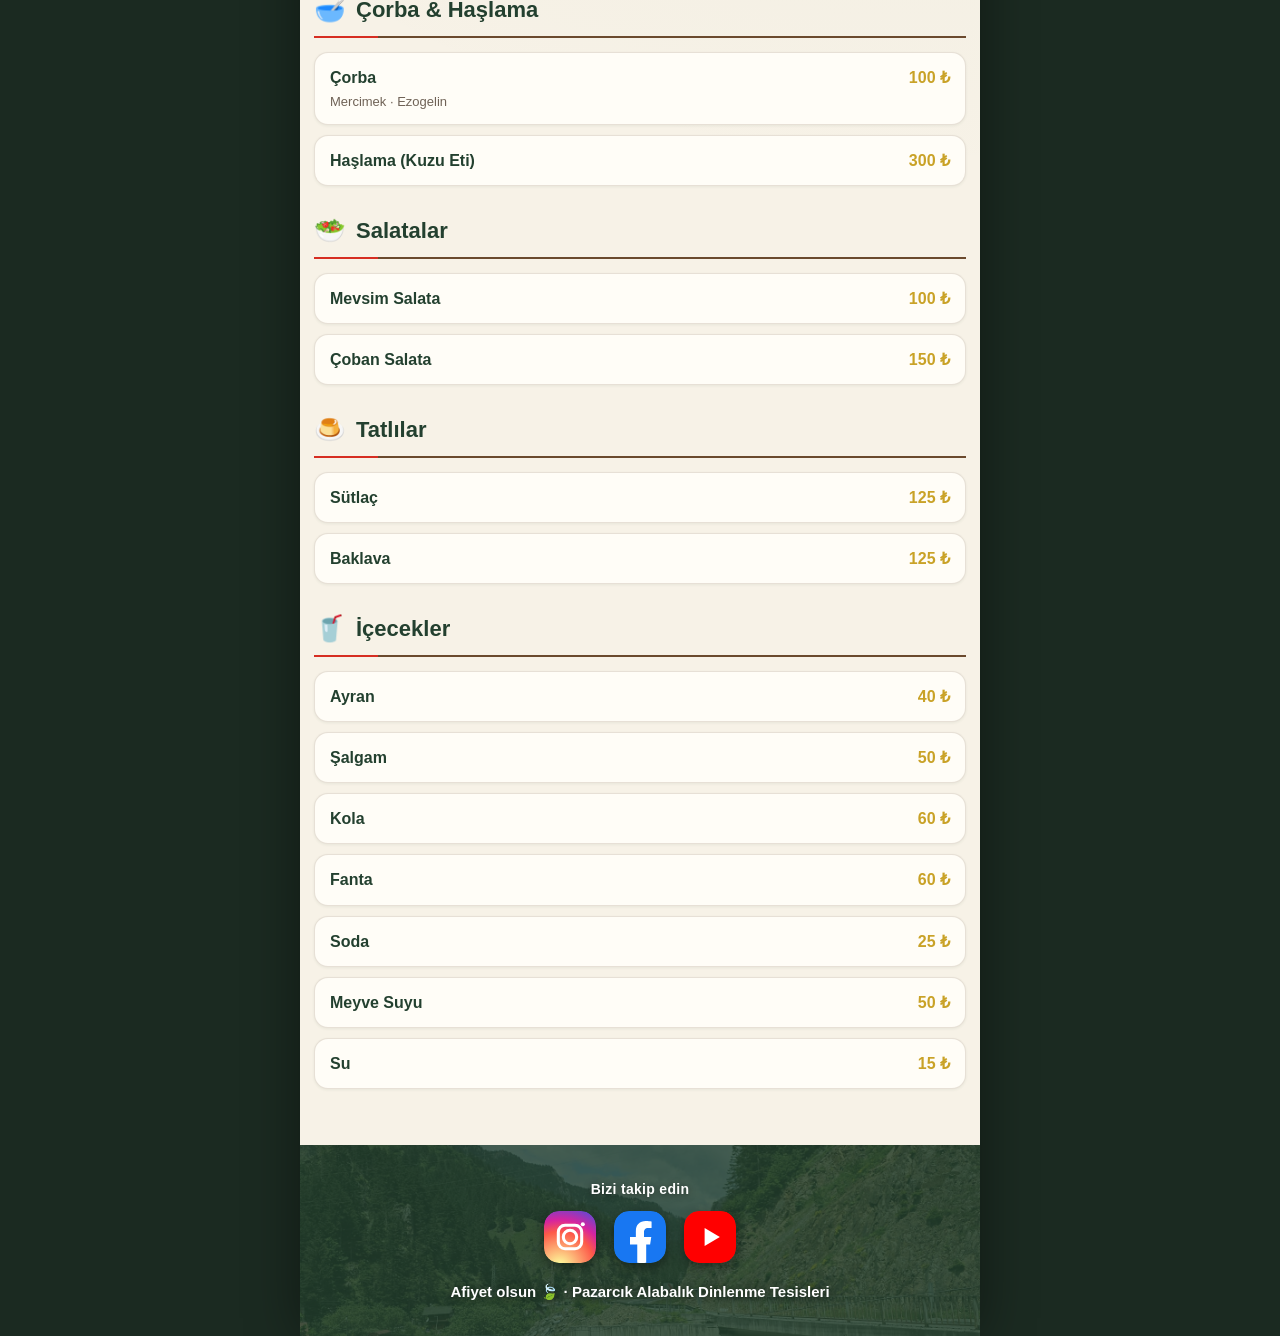
==== commit 4f6a1d72: "Video tarafi tamamen YouTube kanaline gecti: Cloudinary+per-video yapisi tamamen kaldirildi, footer'" ====
--- a/index.html
+++ b/index.html
@@ -103,6 +103,12 @@
                 <path fill="#fff" d="M355.6 330l11.4-74.4h-71.4v-48.3c0-20.4 10-40.2 42-40.2h32.4V103.9s-29.5-5-57.6-5c-58.8 0-97.2 35.6-97.2 100.2v56.5H157.6V330h71.4v179.9c14.3 2.2 29 3.4 44 3.4s29.7-1.2 44-3.4V330h65.6z"/>
               </svg>
             </a>
+            <a class="social-link" href="https://www.youtube.com/@pazarcik-alabalik-tesisi" target="_blank" rel="noopener noreferrer" aria-label="YouTube">
+              <svg viewBox="0 0 512 512" width="52" height="52" aria-hidden="true" focusable="false">
+                <rect width="512" height="512" rx="150" fill="#FF0000"/>
+                <path fill="#fff" d="M203 168v176l150-88z"/>
+              </svg>
+            </a>
           </div>
         </div>
         <p class="foot-note" id="footNote"></p>
@@ -112,7 +118,6 @@
 
   <div class="lightbox" id="lightbox" hidden>
     <img id="lightboxImg" alt="">
-    <video id="lightboxVideo" playsinline controls preload="metadata" hidden></video>
   </div>
 
   <script src="js/menu-data.js"></script>
--- a/css/style.css
+++ b/css/style.css
@@ -326,22 +326,6 @@
   transition: transform .3s ease;
 }
 .gphoto:hover img { transform: scale(1.06); }
-/* Video karesi: ortada ▶ oynat rozeti */
-.gphoto .oynat {
-  position: absolute; inset: 0; margin: auto;
-  width: 54px; height: 54px; border-radius: 50%;
-  background: rgba(0,0,0,.55);
-  display: flex; align-items: center; justify-content: center;
-  pointer-events: none;
-  box-shadow: 0 2px 10px rgba(0,0,0,.4);
-}
-.gphoto .oynat::before {
-  content: ""; display: block;
-  width: 0; height: 0; margin-left: 5px;
-  border-left: 18px solid #fff;
-  border-top: 11px solid transparent;
-  border-bottom: 11px solid transparent;
-}
 .gphoto .cap {
   position: absolute;
   left: 0; right: 0; bottom: 0;
@@ -365,7 +349,6 @@
   cursor: zoom-out;
 }
 .lightbox img { max-width: 100%; max-height: 100%; border-radius: 8px; box-shadow: 0 8px 40px rgba(0,0,0,.6); }
-.lightbox video { max-width: 100%; max-height: 100%; border-radius: 8px; box-shadow: 0 8px 40px rgba(0,0,0,.6); background: #000; cursor: default; }
 
 /* ---------------- FOOTER (dere) ---------------- */
 .foot {
